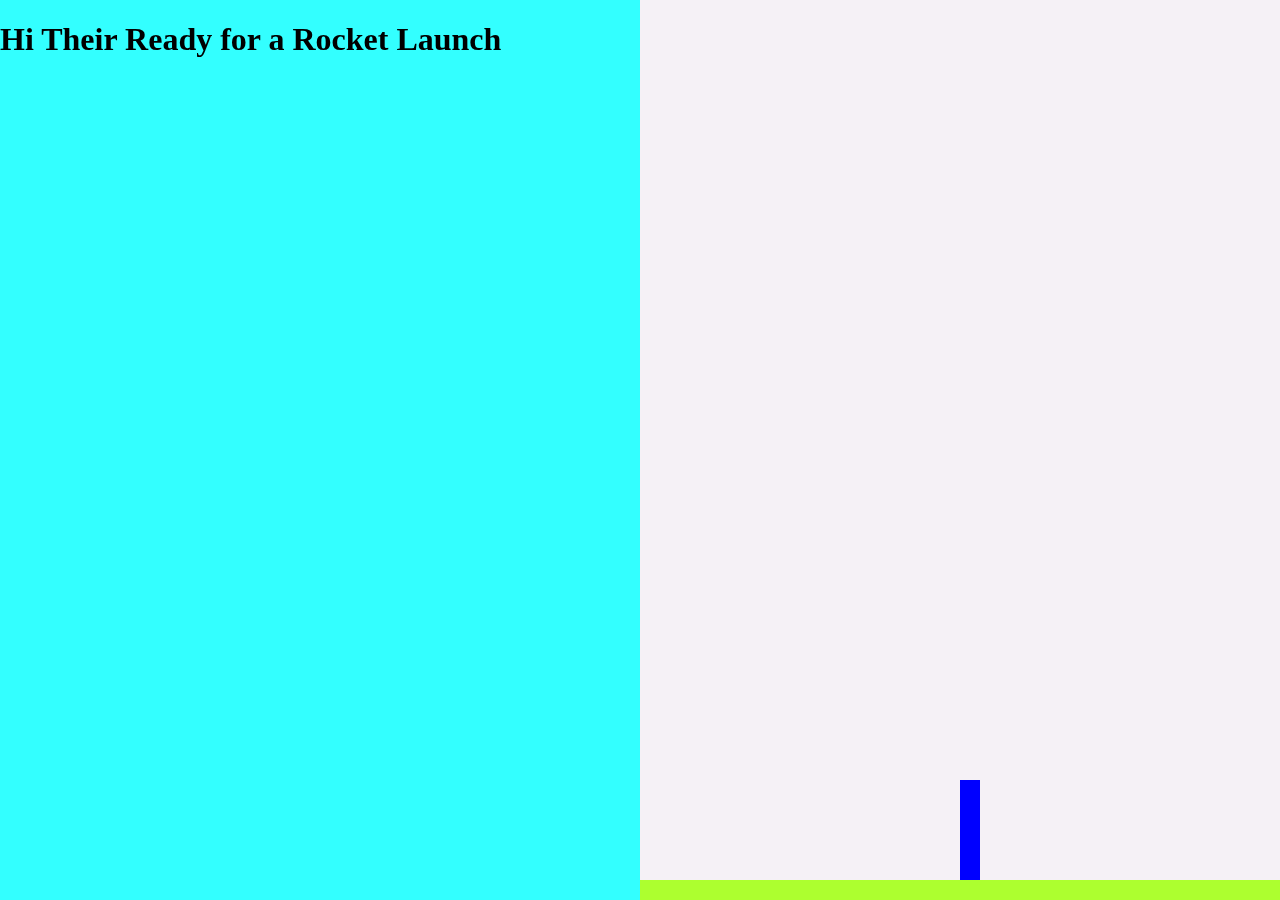
==== Rocket.html @ 43f8631a "Positioning Div also providing some transistion effect" ====
<!DOCTYPE html>
<html lang="en">
<head>
    <meta charset="UTF-8">
    <meta http-equiv="X-UA-Compatible" content="IE=edge">
    <meta name="viewport" content="width=device-width, initial-scale=1.0">
    <link rel="icon" href="img/rocket-icon.png">
    <link rel="stylesheet" href="css/Rocket.css">
    <title>JavaScript Rocket</title>
</head>
<body>
    <div class="left">
        <div class="State1">
            <h1>Hi Their Ready for a Rocket Launch</h1>
            <a href="#" class="button" onclick="StartCountDown();"></a>
        </div>
    </div>
    <div class="right">
        <div class="rocket">
        
        </div>
        <div class="ground"></div>
    </div>
    <script src="js/Rocket.js"></script>
</body>
</html>
---- css/Rocket.css ----
.left {
  background-color: rgba(0, 255, 255, 0.801);
  position: fixed;
  left: 0;
  top: 0;
  width: 50%;
  height: 100%;
}

.right {
  background-color: rgb(245, 241, 246);
  position: fixed;
  right: 0;
  top: 0;
  width: 50%;
  height: 100%;
}

.rocket {
  background-color: blue;
  /* It positions itself according to it's parent element that's why "absolute" is used here parent element is 'right' class above. see in HTML to have an idea */
  position: absolute;
  bottom: 20px;
  left: 50%;
  width: 20px;
  height: 100px;
  transition: bottom 1000ms;
}

.rocket.launch{
    bottom:1000px;
    }

.ground{
    width: 100%;
    background-color: greenyellow;
    height: 20px;
    position: absolute;
    bottom: 0;
    left: 0;
    
}
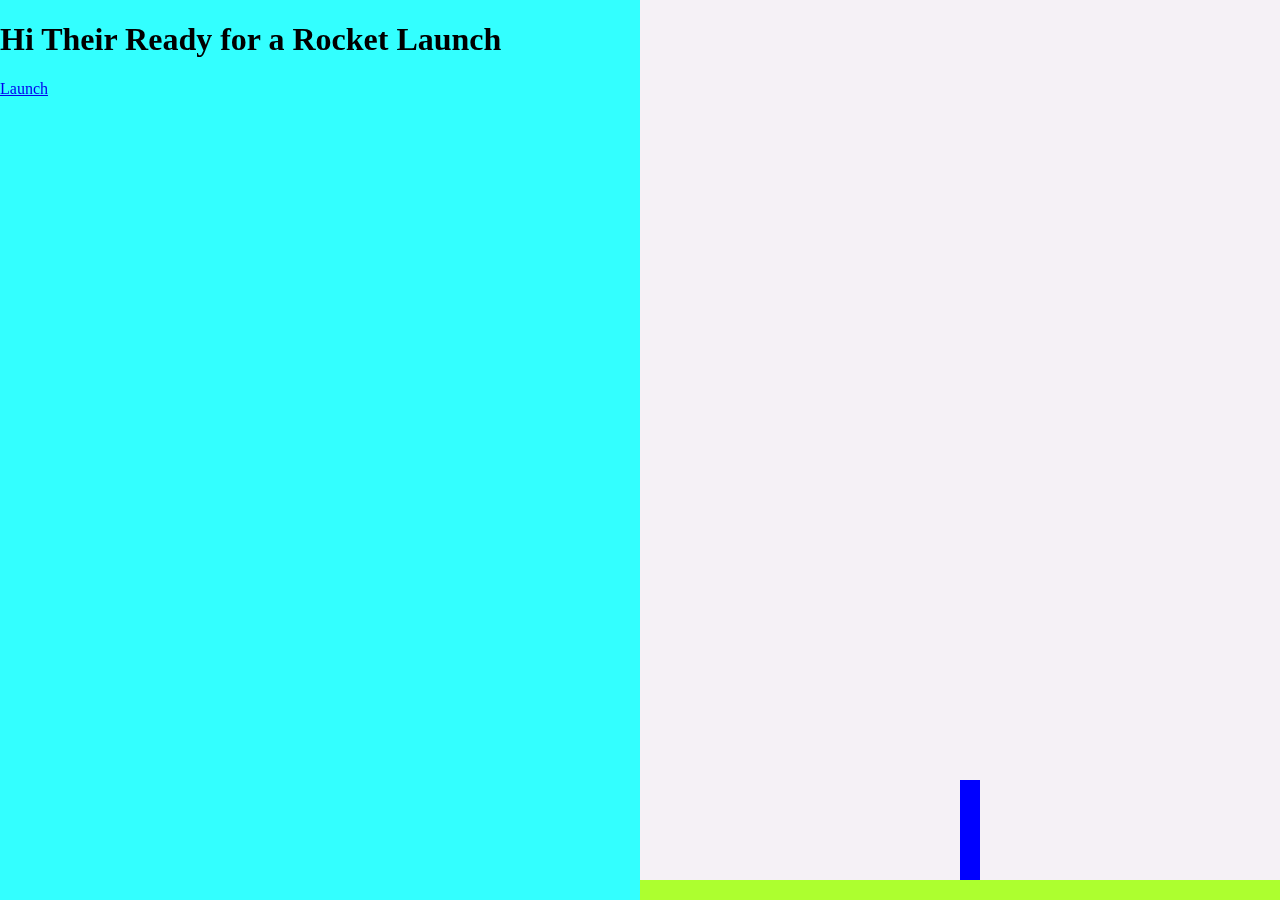
==== commit 54c1bc27: "Made my Rocket!" ====
--- a/Rocket.html
+++ b/Rocket.html
@@ -8,11 +8,30 @@
     <link rel="stylesheet" href="css/Rocket.css">
     <title>JavaScript Rocket</title>
 </head>
-<body>
+<body class="body-State1">
     <div class="left">
         <div class="State1">
             <h1>Hi Their Ready for a Rocket Launch</h1>
-            <a href="#" class="button" onclick="StartCountDown();"></a>
+            <a href="#" class="button" onclick="ChangeState(2);">Launch</a>
+        </div>
+
+        <div class="State2">
+            <h1 id='countdown'>10</h1>
+            <a href="#" class="button" onclick="ChangeState(1);">Abort</a>
+        </div>
+
+        <div class="State3">
+            <h1>Lift Off!</h1>
+        </div>
+
+        <div class="State4">
+            <h1>Well Done!</h1>
+            <a href="#" class="button" onclick="ChangeState(1);">Do it Again!</a>
+        </div>
+
+        <div class="State5">
+            <h1>Oh No!!!</h1>
+            <a href="#" class="button" onclick="ChangeState(1);">Try Again!</a>
         </div>
     </div>
     <div class="right">
--- a/css/Rocket.css
+++ b/css/Rocket.css
@@ -24,21 +24,47 @@
   left: 50%;
   width: 20px;
   height: 100px;
-  transition: bottom 1000ms;
+  transition: bottom 5000ms;
 }
 
-.rocket.launch{
-    bottom:1000px;
-    }
-
-.ground{
-    width: 100%;
-    background-color: greenyellow;
-    height: 20px;
-    position: absolute;
-    bottom: 0;
-    left: 0;
-    
+body.body-State1 .rocket {
+  transition: none;
 }
 
+body.body-State3 .rocket,
+body.body-State4 .rocket {
+  bottom: 1000px;
+}
 
+.State1,
+.State2,
+.State3,
+.State4,
+.State5 {
+  display: none;
+}
+
+.body-State1 .State1 {
+  display: block;
+}
+.body-State2 .State2 {
+  display: block;
+}
+.body-State3 .State3 {
+  display: block;
+}
+.body-State4 .State4 {
+  display: block;
+}
+.body-State5 .State5 {
+  display: block;
+}
+
+.ground {
+  width: 100%;
+  background-color: greenyellow;
+  height: 20px;
+  position: absolute;
+  bottom: 0;
+  left: 0;
+}
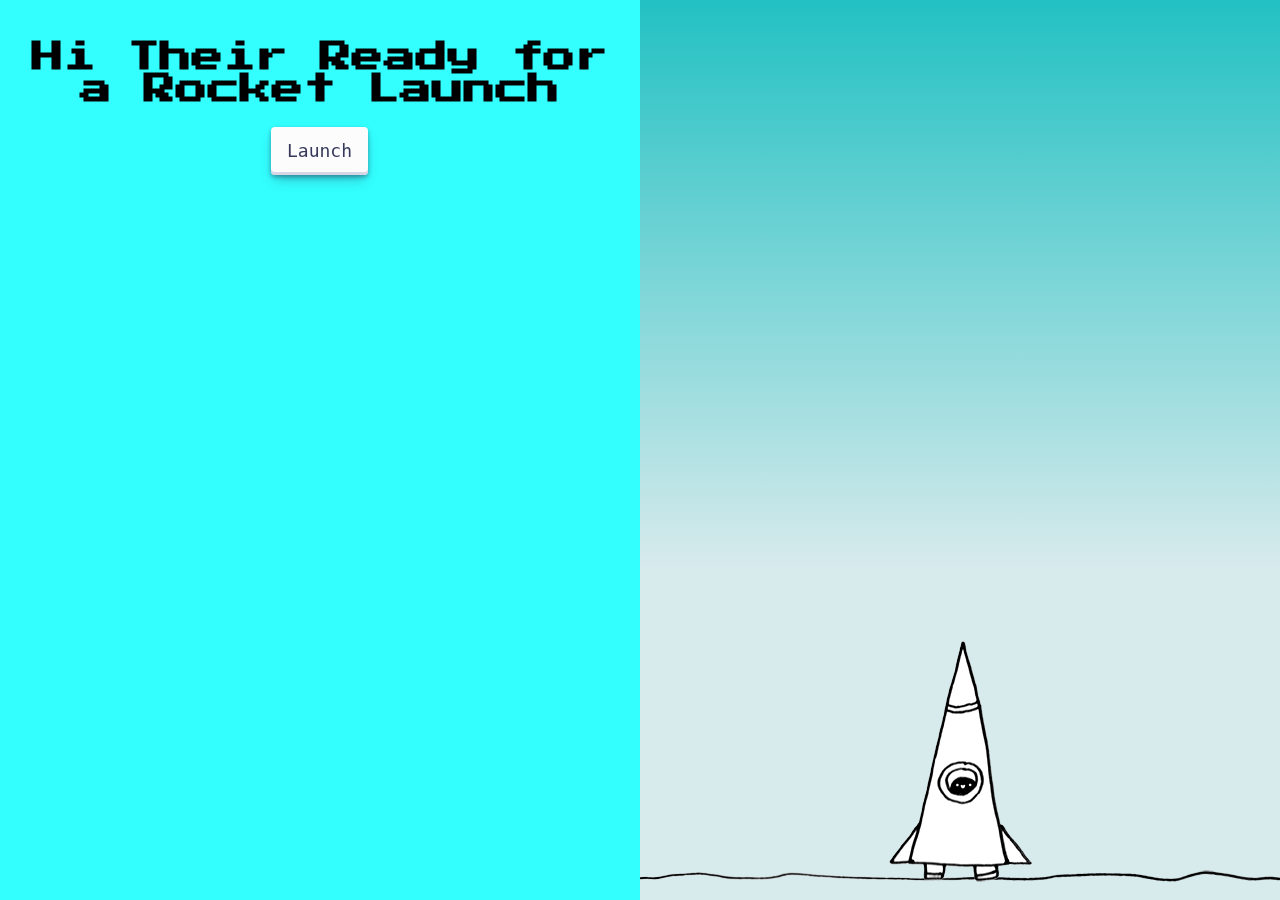
==== commit 8b7e7229: "Finally Created my Webpage" ====
--- a/Rocket.html
+++ b/Rocket.html
@@ -10,35 +10,36 @@
 </head>
 <body class="body-State1">
     <div class="left">
-        <div class="State1">
+        <div class="interface State1">
             <h1>Hi Their Ready for a Rocket Launch</h1>
             <a href="#" class="button" onclick="ChangeState(2);">Launch</a>
         </div>
 
-        <div class="State2">
+        <div class="interface State2">
             <h1 id='countdown'>10</h1>
-            <a href="#" class="button" onclick="ChangeState(1);">Abort</a>
+            <a href="#"  class="button" onclick="ChangeState(1);">Abort</a>
         </div>
 
-        <div class="State3">
+        <div class="interface State3">
             <h1>Lift Off!</h1>
         </div>
 
-        <div class="State4">
+        <div class="interface State4">
             <h1>Well Done!</h1>
             <a href="#" class="button" onclick="ChangeState(1);">Do it Again!</a>
         </div>
 
-        <div class="State5">
+        <div class="interface State5">
             <h1>Oh No!!!</h1>
             <a href="#" class="button" onclick="ChangeState(1);">Try Again!</a>
         </div>
     </div>
     <div class="right">
-        <div class="rocket">
+        <div class="ground"></div>
+        <div class="rocket"></div>
+        <div class="nervous" id="nervous"></div>
+        <div class="cantwait" id="cantwait"></div>
         
-        </div>
-        <div class="ground"></div>
     </div>
     <script src="js/Rocket.js"></script>
 </body>
--- a/css/Rocket.css
+++ b/css/Rocket.css
@@ -1,3 +1,9 @@
+@import url('https://fonts.googleapis.com/css2?family=Press+Start+2P&family=Roboto+Mono:wght@300;400;500&display=swap');
+
+*{
+  font-family: 'Press Start 2P',cursive;
+}
+
 .left {
   background-color: rgba(0, 255, 255, 0.801);
   position: fixed;
@@ -8,23 +14,45 @@
 }
 
 .right {
-  background-color: rgb(245, 241, 246);
+  background: rgb(215, 234, 236);
+  background: linear-gradient(
+    0deg,
+    rgba(215, 234, 236, 1) 37%,
+    rgba(34, 193, 195, 1) 100%
+  );
   position: fixed;
-  right: 0;
+  right: 0px;
   top: 0;
   width: 50%;
   height: 100%;
 }
 
 .rocket {
-  background-color: blue;
   /* It positions itself according to it's parent element that's why "absolute" is used here parent element is 'right' class above. see in HTML to have an idea */
   position: absolute;
-  bottom: 20px;
+  bottom: -13px;
   left: 50%;
-  width: 20px;
-  height: 100px;
+  width: 143px;
+  height: 272px;
+  margin-left: -71.5px;
+  background: url('../img/rocket-state1.png') no-repeat 0 0;
   transition: bottom 5000ms;
+}
+
+body.body-State2 .rocket {
+  background-image: url('../img/rocket-state2.gif');
+}
+
+body.body-State3 .rocket,
+body.body-State4 .rocket {
+  background-image: url('../img/rocket-state3.gif');
+}
+
+body.body-State5 .rocket {
+  background-image: url('../img/boom.png');
+  width: 209px;
+  height: 200px;
+  margin-left: -104.5px;
 }
 
 body.body-State1 .rocket {
@@ -61,10 +89,95 @@
 }
 
 .ground {
+  background: url('../img/ground.png') no-repeat center 0;
   width: 100%;
-  background-color: greenyellow;
   height: 20px;
   position: absolute;
-  bottom: 0;
+  bottom: 10px;
   left: 0;
 }
+
+.nervous {
+  background: url('../img/nervous.png')no-repeat 0 0;
+  position: absolute;
+  bottom: 220px;
+  left: 50%;
+  margin-left: -180px;
+  width: 223px;
+  height: 100px;
+  display: none;
+}
+
+.nervous.show{
+    display: block;
+}
+
+.cantwait {
+    background: url('../img/cant-wait.png') no-repeat 0 0;
+    position: absolute;
+    bottom: 220px;
+    left: 50%;
+    /* margin-left: -180px; */
+    width: 206px;
+    height: 65px;
+    display: none;
+  }
+
+  .cantwait.show{
+      display: block;
+  }
+  
+  .interface{
+      text-align: center;
+      padding: 20px;
+      cursor:none
+
+  }
+
+
+/* CSS */
+a.button,.button {
+  align-items: center;
+  appearance: none;
+  background-color: #FCFCFD;
+  border-radius: 4px;
+  border-width: 0;
+  box-shadow: rgba(45, 35, 66, 0.4) 0 2px 4px,rgba(45, 35, 66, 0.3) 0 7px 13px -3px,#D6D6E7 0 -3px 0 inset;
+  box-sizing: border-box;
+  color: #36395A;
+  cursor: pointer;
+  display: inline-flex;
+  font-family: "JetBrains Mono",monospace;
+  height: 48px;
+  justify-content: center;
+  line-height: 1;
+  list-style: none;
+  overflow: hidden;
+  padding-left: 16px;
+  padding-right: 16px;
+  position: relative;
+  text-align: left;
+  text-decoration: none;
+  transition: box-shadow .15s,transform .15s;
+  user-select: none;
+  -webkit-user-select: none;
+  touch-action: manipulation;
+  white-space: nowrap;
+  will-change: box-shadow,transform;
+  font-size: 18px;
+}
+
+a.button:focus {
+  box-shadow: #D6D6E7 0 0 0 1.5px inset, rgba(45, 35, 66, 0.4) 0 2px 4px, rgba(45, 35, 66, 0.3) 0 7px 13px -3px, #D6D6E7 0 -3px 0 inset;
+}
+
+a.button:hover {
+  box-shadow: rgba(45, 35, 66, 0.4) 0 4px 8px, rgba(45, 35, 66, 0.3) 0 7px 13px -3px, #D6D6E7 0 -3px 0 inset;
+  transform: translateY(-2px);
+}
+
+a.button:active {
+  box-shadow: #D6D6E7 0 3px 7px inset;
+  transform: translateY(2px);
+}
+  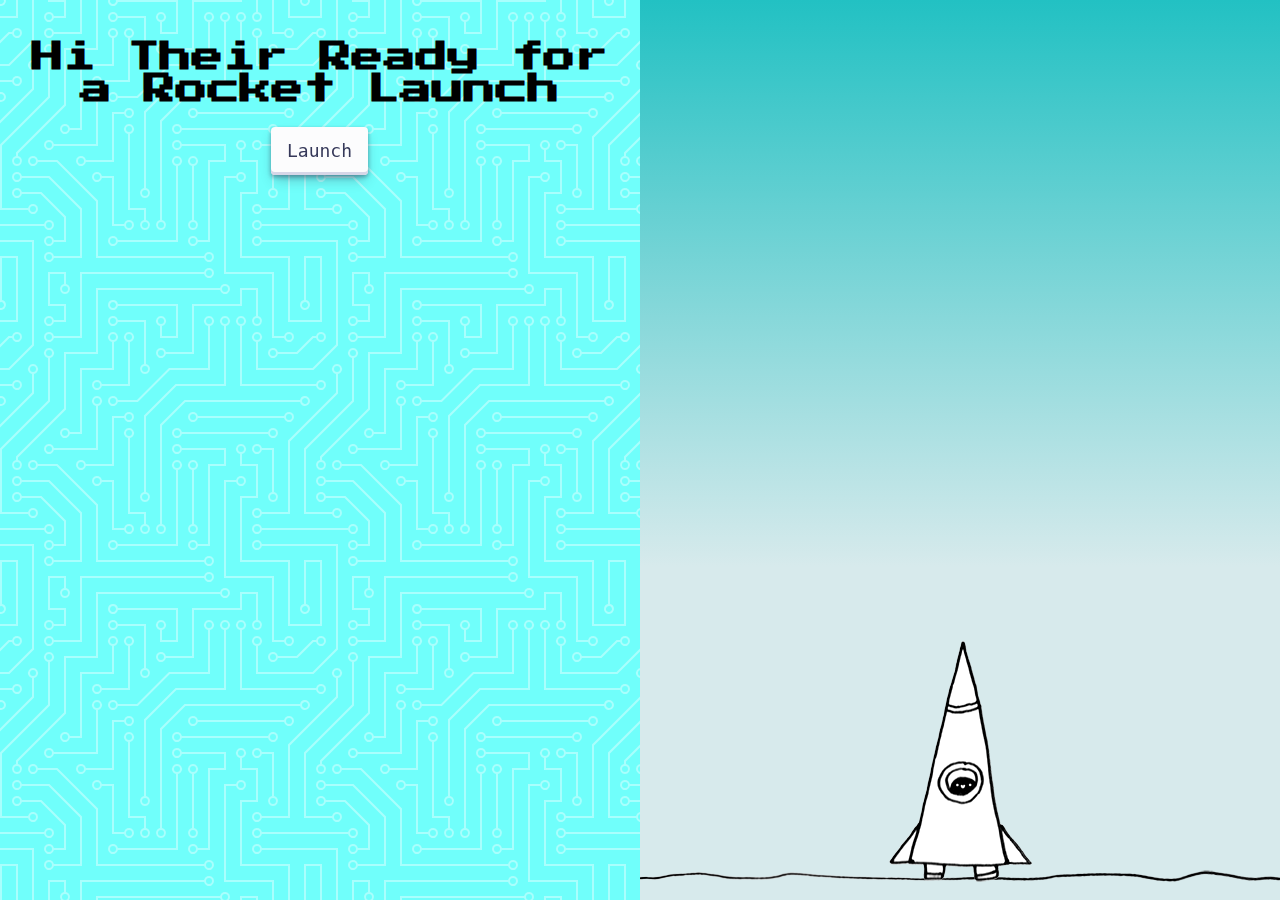
==== commit f6ff693d: "Changed Background" ====
--- a/Rocket.html
+++ b/Rocket.html
@@ -33,7 +33,6 @@
             <h1>Oh No!!!</h1>
             <a href="#" class="button" onclick="ChangeState(1);">Try Again!</a>
         </div>
-    </div>
     <div class="right">
         <div class="ground"></div>
         <div class="rocket"></div>
--- a/css/Rocket.css
+++ b/css/Rocket.css
@@ -1,11 +1,12 @@
 @import url('https://fonts.googleapis.com/css2?family=Press+Start+2P&family=Roboto+Mono:wght@300;400;500&display=swap');
 
-*{
-  font-family: 'Press Start 2P',cursive;
+* {
+  font-family: 'Press Start 2P', cursive;
 }
 
 .left {
-  background-color: rgba(0, 255, 255, 0.801);
+  background-color: #70fffb;
+background-image: url("data:image/svg+xml,%3Csvg xmlns='http://www.w3.org/2000/svg' viewBox='0 0 304 304' width='304' height='304'%3E%3Cpath fill='%23ffffff' fill-opacity='0.4' d='M44.1 224a5 5 0 1 1 0 2H0v-2h44.1zm160 48a5 5 0 1 1 0 2H82v-2h122.1zm57.8-46a5 5 0 1 1 0-2H304v2h-42.1zm0 16a5 5 0 1 1 0-2H304v2h-42.1zm6.2-114a5 5 0 1 1 0 2h-86.2a5 5 0 1 1 0-2h86.2zm-256-48a5 5 0 1 1 0 2H0v-2h12.1zm185.8 34a5 5 0 1 1 0-2h86.2a5 5 0 1 1 0 2h-86.2zM258 12.1a5 5 0 1 1-2 0V0h2v12.1zm-64 208a5 5 0 1 1-2 0v-54.2a5 5 0 1 1 2 0v54.2zm48-198.2V80h62v2h-64V21.9a5 5 0 1 1 2 0zm16 16V64h46v2h-48V37.9a5 5 0 1 1 2 0zm-128 96V208h16v12.1a5 5 0 1 1-2 0V210h-16v-76.1a5 5 0 1 1 2 0zm-5.9-21.9a5 5 0 1 1 0 2H114v48H85.9a5 5 0 1 1 0-2H112v-48h12.1zm-6.2 130a5 5 0 1 1 0-2H176v-74.1a5 5 0 1 1 2 0V242h-60.1zm-16-64a5 5 0 1 1 0-2H114v48h10.1a5 5 0 1 1 0 2H112v-48h-10.1zM66 284.1a5 5 0 1 1-2 0V274H50v30h-2v-32h18v12.1zM236.1 176a5 5 0 1 1 0 2H226v94h48v32h-2v-30h-48v-98h12.1zm25.8-30a5 5 0 1 1 0-2H274v44.1a5 5 0 1 1-2 0V146h-10.1zm-64 96a5 5 0 1 1 0-2H208v-80h16v-14h-42.1a5 5 0 1 1 0-2H226v18h-16v80h-12.1zm86.2-210a5 5 0 1 1 0 2H272V0h2v32h10.1zM98 101.9V146H53.9a5 5 0 1 1 0-2H96v-42.1a5 5 0 1 1 2 0zM53.9 34a5 5 0 1 1 0-2H80V0h2v34H53.9zm60.1 3.9V66H82v64H69.9a5 5 0 1 1 0-2H80V64h32V37.9a5 5 0 1 1 2 0zM101.9 82a5 5 0 1 1 0-2H128V37.9a5 5 0 1 1 2 0V82h-28.1zm16-64a5 5 0 1 1 0-2H146v44.1a5 5 0 1 1-2 0V18h-26.1zm102.2 270a5 5 0 1 1 0 2H98v14h-2v-16h124.1zM242 149.9V160h16v34h-16v62h48v48h-2v-46h-48v-66h16v-30h-16v-12.1a5 5 0 1 1 2 0zM53.9 18a5 5 0 1 1 0-2H64V2H48V0h18v18H53.9zm112 32a5 5 0 1 1 0-2H192V0h50v2h-48v48h-28.1zm-48-48a5 5 0 0 1-9.8-2h2.07a3 3 0 1 0 5.66 0H178v34h-18V21.9a5 5 0 1 1 2 0V32h14V2h-58.1zm0 96a5 5 0 1 1 0-2H137l32-32h39V21.9a5 5 0 1 1 2 0V66h-40.17l-32 32H117.9zm28.1 90.1a5 5 0 1 1-2 0v-76.51L175.59 80H224V21.9a5 5 0 1 1 2 0V82h-49.59L146 112.41v75.69zm16 32a5 5 0 1 1-2 0v-99.51L184.59 96H300.1a5 5 0 0 1 3.9-3.9v2.07a3 3 0 0 0 0 5.66v2.07a5 5 0 0 1-3.9-3.9H185.41L162 121.41v98.69zm-144-64a5 5 0 1 1-2 0v-3.51l48-48V48h32V0h2v50H66v55.41l-48 48v2.69zM50 53.9v43.51l-48 48V208h26.1a5 5 0 1 1 0 2H0v-65.41l48-48V53.9a5 5 0 1 1 2 0zm-16 16V89.41l-34 34v-2.82l32-32V69.9a5 5 0 1 1 2 0zM12.1 32a5 5 0 1 1 0 2H9.41L0 43.41V40.6L8.59 32h3.51zm265.8 18a5 5 0 1 1 0-2h18.69l7.41-7.41v2.82L297.41 50H277.9zm-16 160a5 5 0 1 1 0-2H288v-71.41l16-16v2.82l-14 14V210h-28.1zm-208 32a5 5 0 1 1 0-2H64v-22.59L40.59 194H21.9a5 5 0 1 1 0-2H41.41L66 216.59V242H53.9zm150.2 14a5 5 0 1 1 0 2H96v-56.6L56.6 162H37.9a5 5 0 1 1 0-2h19.5L98 200.6V256h106.1zm-150.2 2a5 5 0 1 1 0-2H80v-46.59L48.59 178H21.9a5 5 0 1 1 0-2H49.41L82 208.59V258H53.9zM34 39.8v1.61L9.41 66H0v-2h8.59L32 40.59V0h2v39.8zM2 300.1a5 5 0 0 1 3.9 3.9H3.83A3 3 0 0 0 0 302.17V256h18v48h-2v-46H2v42.1zM34 241v63h-2v-62H0v-2h34v1zM17 18H0v-2h16V0h2v18h-1zm273-2h14v2h-16V0h2v16zm-32 273v15h-2v-14h-14v14h-2v-16h18v1zM0 92.1A5.02 5.02 0 0 1 6 97a5 5 0 0 1-6 4.9v-2.07a3 3 0 1 0 0-5.66V92.1zM80 272h2v32h-2v-32zm37.9 32h-2.07a3 3 0 0 0-5.66 0h-2.07a5 5 0 0 1 9.8 0zM5.9 0A5.02 5.02 0 0 1 0 5.9V3.83A3 3 0 0 0 3.83 0H5.9zm294.2 0h2.07A3 3 0 0 0 304 3.83V5.9a5 5 0 0 1-3.9-5.9zm3.9 300.1v2.07a3 3 0 0 0-1.83 1.83h-2.07a5 5 0 0 1 3.9-3.9zM97 100a3 3 0 1 0 0-6 3 3 0 0 0 0 6zm0-16a3 3 0 1 0 0-6 3 3 0 0 0 0 6zm16 16a3 3 0 1 0 0-6 3 3 0 0 0 0 6zm16 16a3 3 0 1 0 0-6 3 3 0 0 0 0 6zm0 16a3 3 0 1 0 0-6 3 3 0 0 0 0 6zm-48 32a3 3 0 1 0 0-6 3 3 0 0 0 0 6zm16 16a3 3 0 1 0 0-6 3 3 0 0 0 0 6zm32 48a3 3 0 1 0 0-6 3 3 0 0 0 0 6zm-16 16a3 3 0 1 0 0-6 3 3 0 0 0 0 6zm32-16a3 3 0 1 0 0-6 3 3 0 0 0 0 6zm0-32a3 3 0 1 0 0-6 3 3 0 0 0 0 6zm16 32a3 3 0 1 0 0-6 3 3 0 0 0 0 6zm32 16a3 3 0 1 0 0-6 3 3 0 0 0 0 6zm0-16a3 3 0 1 0 0-6 3 3 0 0 0 0 6zm-16-64a3 3 0 1 0 0-6 3 3 0 0 0 0 6zm16 0a3 3 0 1 0 0-6 3 3 0 0 0 0 6zm16 96a3 3 0 1 0 0-6 3 3 0 0 0 0 6zm0 16a3 3 0 1 0 0-6 3 3 0 0 0 0 6zm16 16a3 3 0 1 0 0-6 3 3 0 0 0 0 6zm16-144a3 3 0 1 0 0-6 3 3 0 0 0 0 6zm0 32a3 3 0 1 0 0-6 3 3 0 0 0 0 6zm16-32a3 3 0 1 0 0-6 3 3 0 0 0 0 6zm16-16a3 3 0 1 0 0-6 3 3 0 0 0 0 6zm-96 0a3 3 0 1 0 0-6 3 3 0 0 0 0 6zm0 16a3 3 0 1 0 0-6 3 3 0 0 0 0 6zm16-32a3 3 0 1 0 0-6 3 3 0 0 0 0 6zm96 0a3 3 0 1 0 0-6 3 3 0 0 0 0 6zm-16-64a3 3 0 1 0 0-6 3 3 0 0 0 0 6zm16-16a3 3 0 1 0 0-6 3 3 0 0 0 0 6zm-32 0a3 3 0 1 0 0-6 3 3 0 0 0 0 6zm0-16a3 3 0 1 0 0-6 3 3 0 0 0 0 6zm-16 0a3 3 0 1 0 0-6 3 3 0 0 0 0 6zm-16 0a3 3 0 1 0 0-6 3 3 0 0 0 0 6zm-16 0a3 3 0 1 0 0-6 3 3 0 0 0 0 6zM49 36a3 3 0 1 0 0-6 3 3 0 0 0 0 6zm-32 0a3 3 0 1 0 0-6 3 3 0 0 0 0 6zm32 16a3 3 0 1 0 0-6 3 3 0 0 0 0 6zM33 68a3 3 0 1 0 0-6 3 3 0 0 0 0 6zm16-48a3 3 0 1 0 0-6 3 3 0 0 0 0 6zm0 240a3 3 0 1 0 0-6 3 3 0 0 0 0 6zm16 32a3 3 0 1 0 0-6 3 3 0 0 0 0 6zm-16-64a3 3 0 1 0 0-6 3 3 0 0 0 0 6zm0 16a3 3 0 1 0 0-6 3 3 0 0 0 0 6zm-16-32a3 3 0 1 0 0-6 3 3 0 0 0 0 6zm80-176a3 3 0 1 0 0-6 3 3 0 0 0 0 6zm16 0a3 3 0 1 0 0-6 3 3 0 0 0 0 6zm-16-16a3 3 0 1 0 0-6 3 3 0 0 0 0 6zm32 48a3 3 0 1 0 0-6 3 3 0 0 0 0 6zm16-16a3 3 0 1 0 0-6 3 3 0 0 0 0 6zm0-32a3 3 0 1 0 0-6 3 3 0 0 0 0 6zm112 176a3 3 0 1 0 0-6 3 3 0 0 0 0 6zm-16 16a3 3 0 1 0 0-6 3 3 0 0 0 0 6zm0 16a3 3 0 1 0 0-6 3 3 0 0 0 0 6zm0 16a3 3 0 1 0 0-6 3 3 0 0 0 0 6zM17 180a3 3 0 1 0 0-6 3 3 0 0 0 0 6zm0 16a3 3 0 1 0 0-6 3 3 0 0 0 0 6zm0-32a3 3 0 1 0 0-6 3 3 0 0 0 0 6zm16 0a3 3 0 1 0 0-6 3 3 0 0 0 0 6zM17 84a3 3 0 1 0 0-6 3 3 0 0 0 0 6zm32 64a3 3 0 1 0 0-6 3 3 0 0 0 0 6zm16-16a3 3 0 1 0 0-6 3 3 0 0 0 0 6z'%3E%3C/path%3E%3C/svg%3E");
   position: fixed;
   left: 0;
   top: 0;
@@ -98,7 +99,7 @@
 }
 
 .nervous {
-  background: url('../img/nervous.png')no-repeat 0 0;
+  background: url('../img/nervous.png') no-repeat 0 0;
   position: absolute;
   bottom: 220px;
   left: 50%;
@@ -108,46 +109,46 @@
   display: none;
 }
 
-.nervous.show{
-    display: block;
+.nervous.show {
+  display: block;
 }
 
 .cantwait {
-    background: url('../img/cant-wait.png') no-repeat 0 0;
-    position: absolute;
-    bottom: 220px;
-    left: 50%;
-    /* margin-left: -180px; */
-    width: 206px;
-    height: 65px;
-    display: none;
-  }
+  background: url('../img/cant-wait.png') no-repeat 0 0;
+  position: absolute;
+  bottom: 220px;
+  left: 50%;
+  /* margin-left: -180px; */
+  width: 206px;
+  height: 65px;
+  display: none;
+}
 
-  .cantwait.show{
-      display: block;
-  }
-  
-  .interface{
-      text-align: center;
-      padding: 20px;
-      cursor:none
+.cantwait.show {
+  display: block;
+}
 
-  }
-
+.interface {
+  text-align: center;
+  padding: 20px;
+  cursor: none;
+}
 
 /* CSS */
-a.button,.button {
+a.button,
+.button {
   align-items: center;
   appearance: none;
-  background-color: #FCFCFD;
+  background-color: #fcfcfd;
   border-radius: 4px;
   border-width: 0;
-  box-shadow: rgba(45, 35, 66, 0.4) 0 2px 4px,rgba(45, 35, 66, 0.3) 0 7px 13px -3px,#D6D6E7 0 -3px 0 inset;
+  box-shadow: rgba(45, 35, 66, 0.4) 0 2px 4px,
+    rgba(45, 35, 66, 0.3) 0 7px 13px -3px, #d6d6e7 0 -3px 0 inset;
   box-sizing: border-box;
-  color: #36395A;
+  color: #36395a;
   cursor: pointer;
   display: inline-flex;
-  font-family: "JetBrains Mono",monospace;
+  font-family: 'JetBrains Mono', monospace;
   height: 48px;
   justify-content: center;
   line-height: 1;
@@ -158,26 +159,38 @@
   position: relative;
   text-align: left;
   text-decoration: none;
-  transition: box-shadow .15s,transform .15s;
+  transition: box-shadow 0.15s, transform 0.15s;
   user-select: none;
   -webkit-user-select: none;
   touch-action: manipulation;
   white-space: nowrap;
-  will-change: box-shadow,transform;
+  will-change: box-shadow, transform;
   font-size: 18px;
 }
 
 a.button:focus {
-  box-shadow: #D6D6E7 0 0 0 1.5px inset, rgba(45, 35, 66, 0.4) 0 2px 4px, rgba(45, 35, 66, 0.3) 0 7px 13px -3px, #D6D6E7 0 -3px 0 inset;
+  box-shadow: #d6d6e7 0 0 0 1.5px inset, rgba(45, 35, 66, 0.4) 0 2px 4px,
+    rgba(45, 35, 66, 0.3) 0 7px 13px -3px, #d6d6e7 0 -3px 0 inset;
 }
 
 a.button:hover {
-  box-shadow: rgba(45, 35, 66, 0.4) 0 4px 8px, rgba(45, 35, 66, 0.3) 0 7px 13px -3px, #D6D6E7 0 -3px 0 inset;
+  box-shadow: rgba(45, 35, 66, 0.4) 0 4px 8px,
+    rgba(45, 35, 66, 0.3) 0 7px 13px -3px, #d6d6e7 0 -3px 0 inset;
   transform: translateY(-2px);
 }
 
 a.button:active {
-  box-shadow: #D6D6E7 0 3px 7px inset;
+  box-shadow: #d6d6e7 0 3px 7px inset;
   transform: translateY(2px);
 }
-  +
+#score
+{
+    background-color: aquamarine;
+    position: absolute;
+    top: 50%;
+    left: 20%;
+    z-index: 100;
+    height: 20%;
+    width: 20%;
+}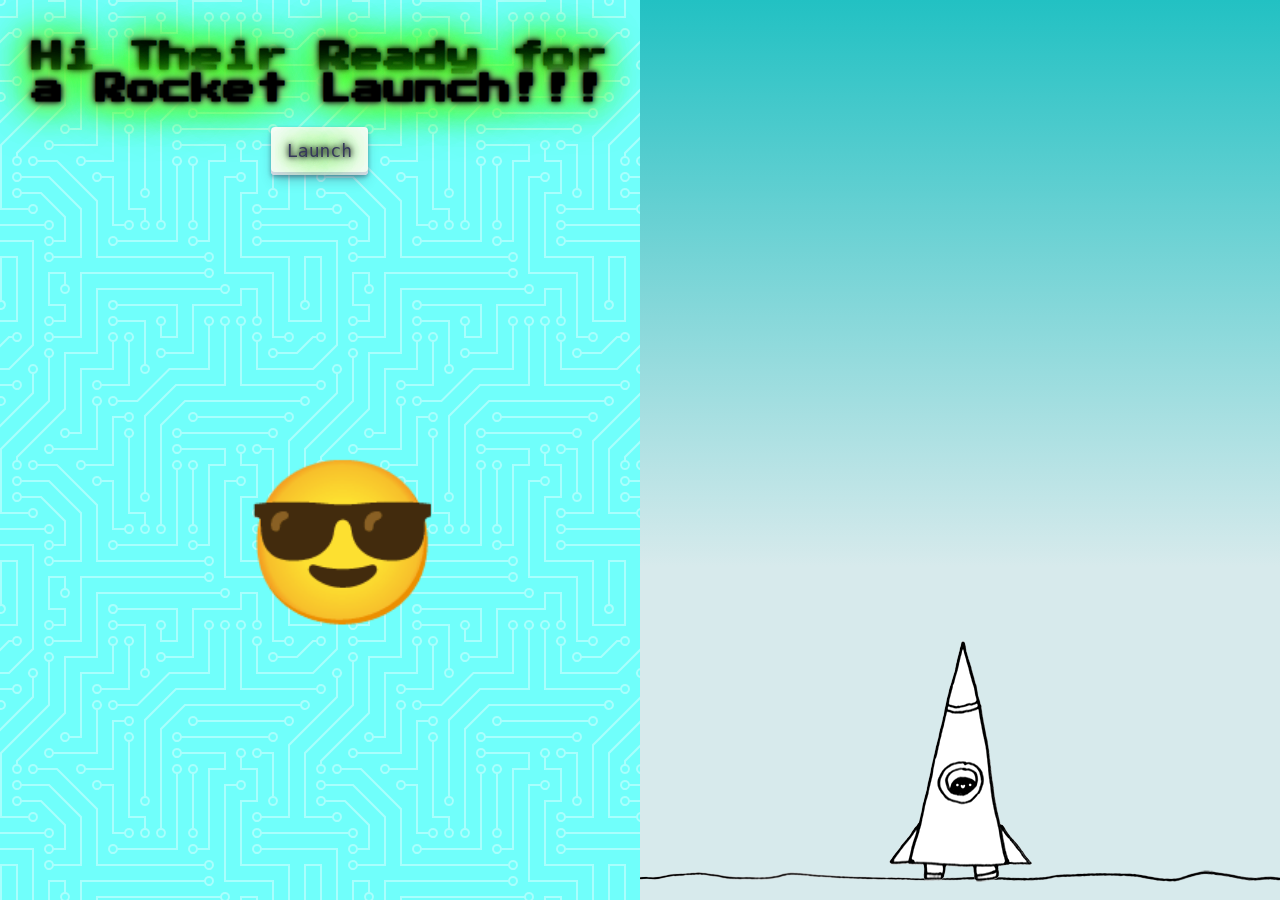
==== commit c9f4051f: "Inserting Emoji" ====
--- a/Rocket.html
+++ b/Rocket.html
@@ -11,7 +11,8 @@
 <body class="body-State1">
     <div class="left">
         <div class="interface State1">
-            <h1>Hi Their Ready for a Rocket Launch</h1>
+            <h1>Hi Their Ready for a Rocket Launch!!!</h1>
+            <div class="emoji">&#128526;</div>
             <a href="#" class="button" onclick="ChangeState(2);">Launch</a>
         </div>
 
--- a/css/Rocket.css
+++ b/css/Rocket.css
@@ -1,8 +1,13 @@
 @import url('https://fonts.googleapis.com/css2?family=Press+Start+2P&family=Roboto+Mono:wght@300;400;500&display=swap');
 
-* {
+h1 , a{
   font-family: 'Press Start 2P', cursive;
-}
+  color: #ffffff;
+  text-shadow: 0 0 5px rgb(0, 0, 0), 0 0 10px rgb(0, 0, 0), 0 0 15px rgb(255, 255, 255), 0 0 20px #49ff18, 0 0 30px #49FF18, 0 0 40px #49FF18, 0 0 55px #49FF18, 0 0 40px #49ff18;
+  color: #000000;
+}
+
+
 
 .left {
   background-color: #70fffb;
@@ -193,4 +198,11 @@
     z-index: 100;
     height: 20%;
     width: 20%;
+}
+
+.emoji{
+  position:absolute;
+  top: 50%;
+  left: 38%;
+  font-size: 10rem;
 }